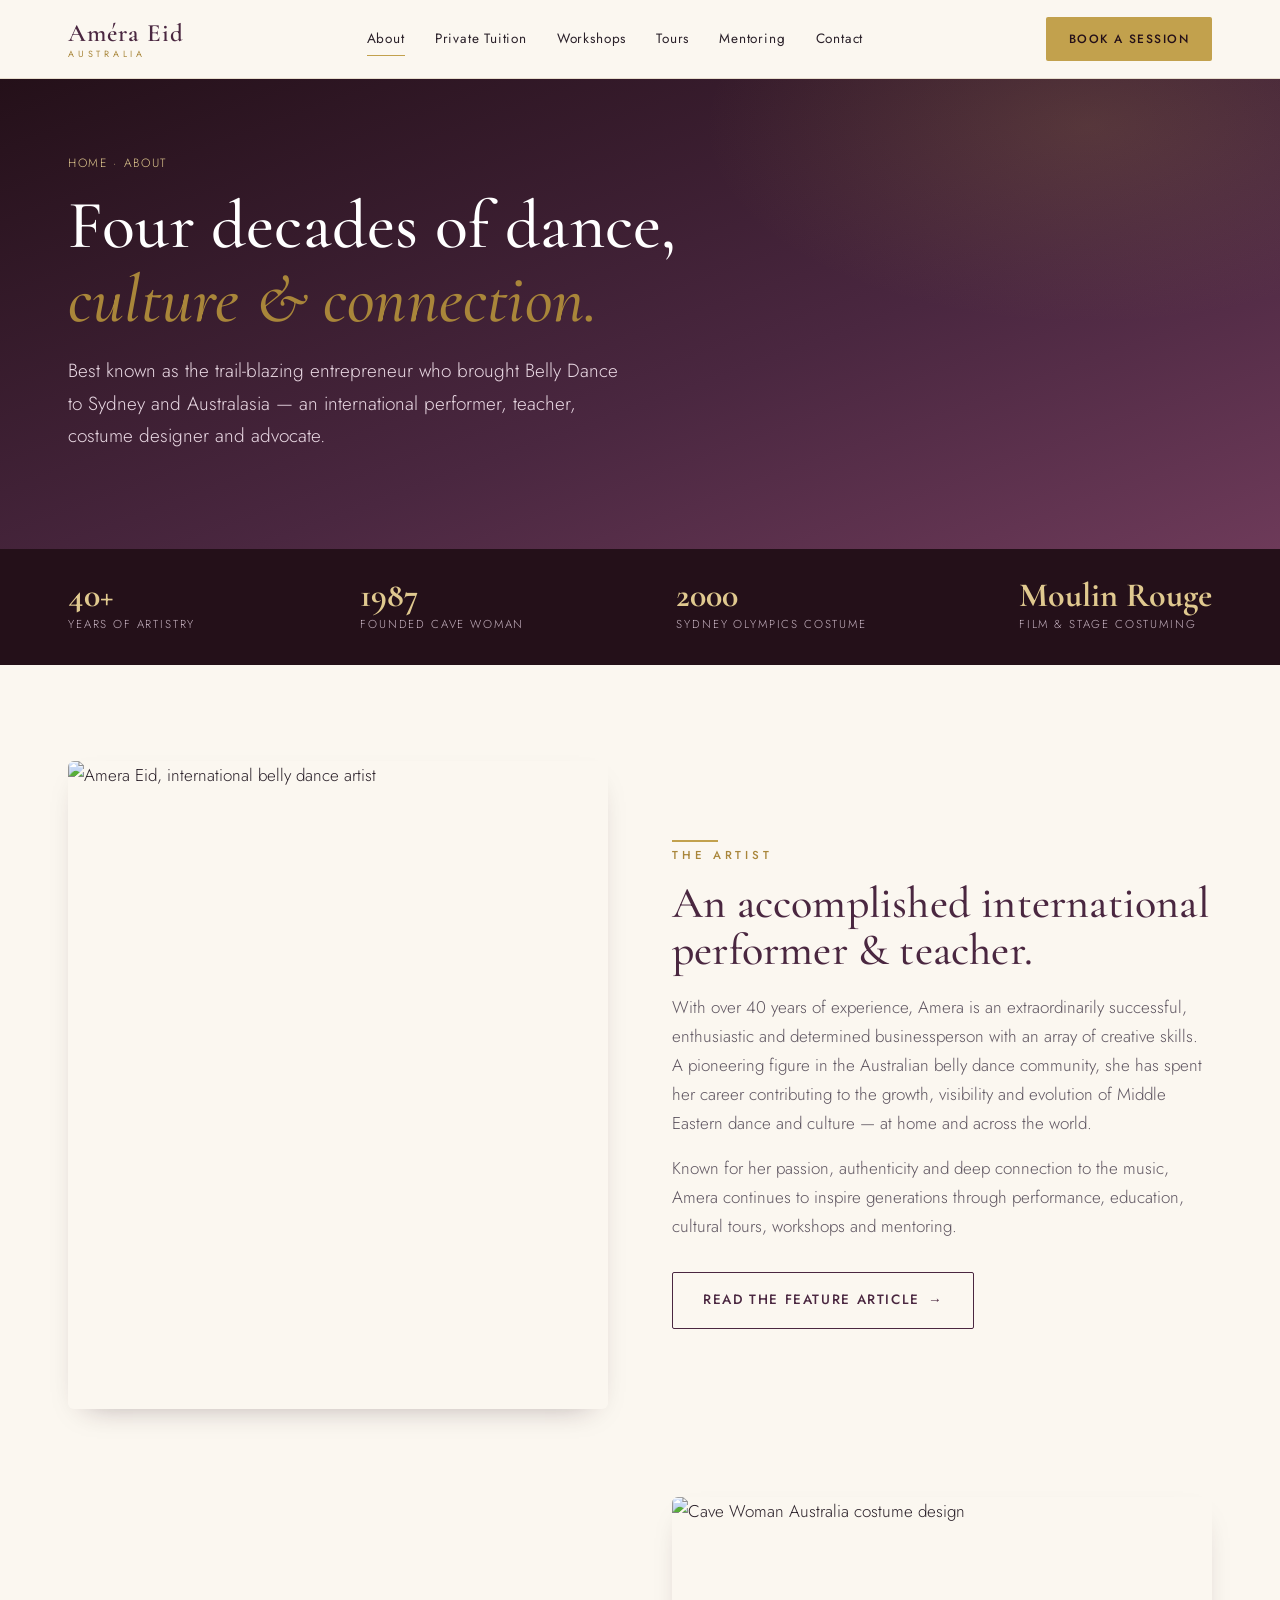
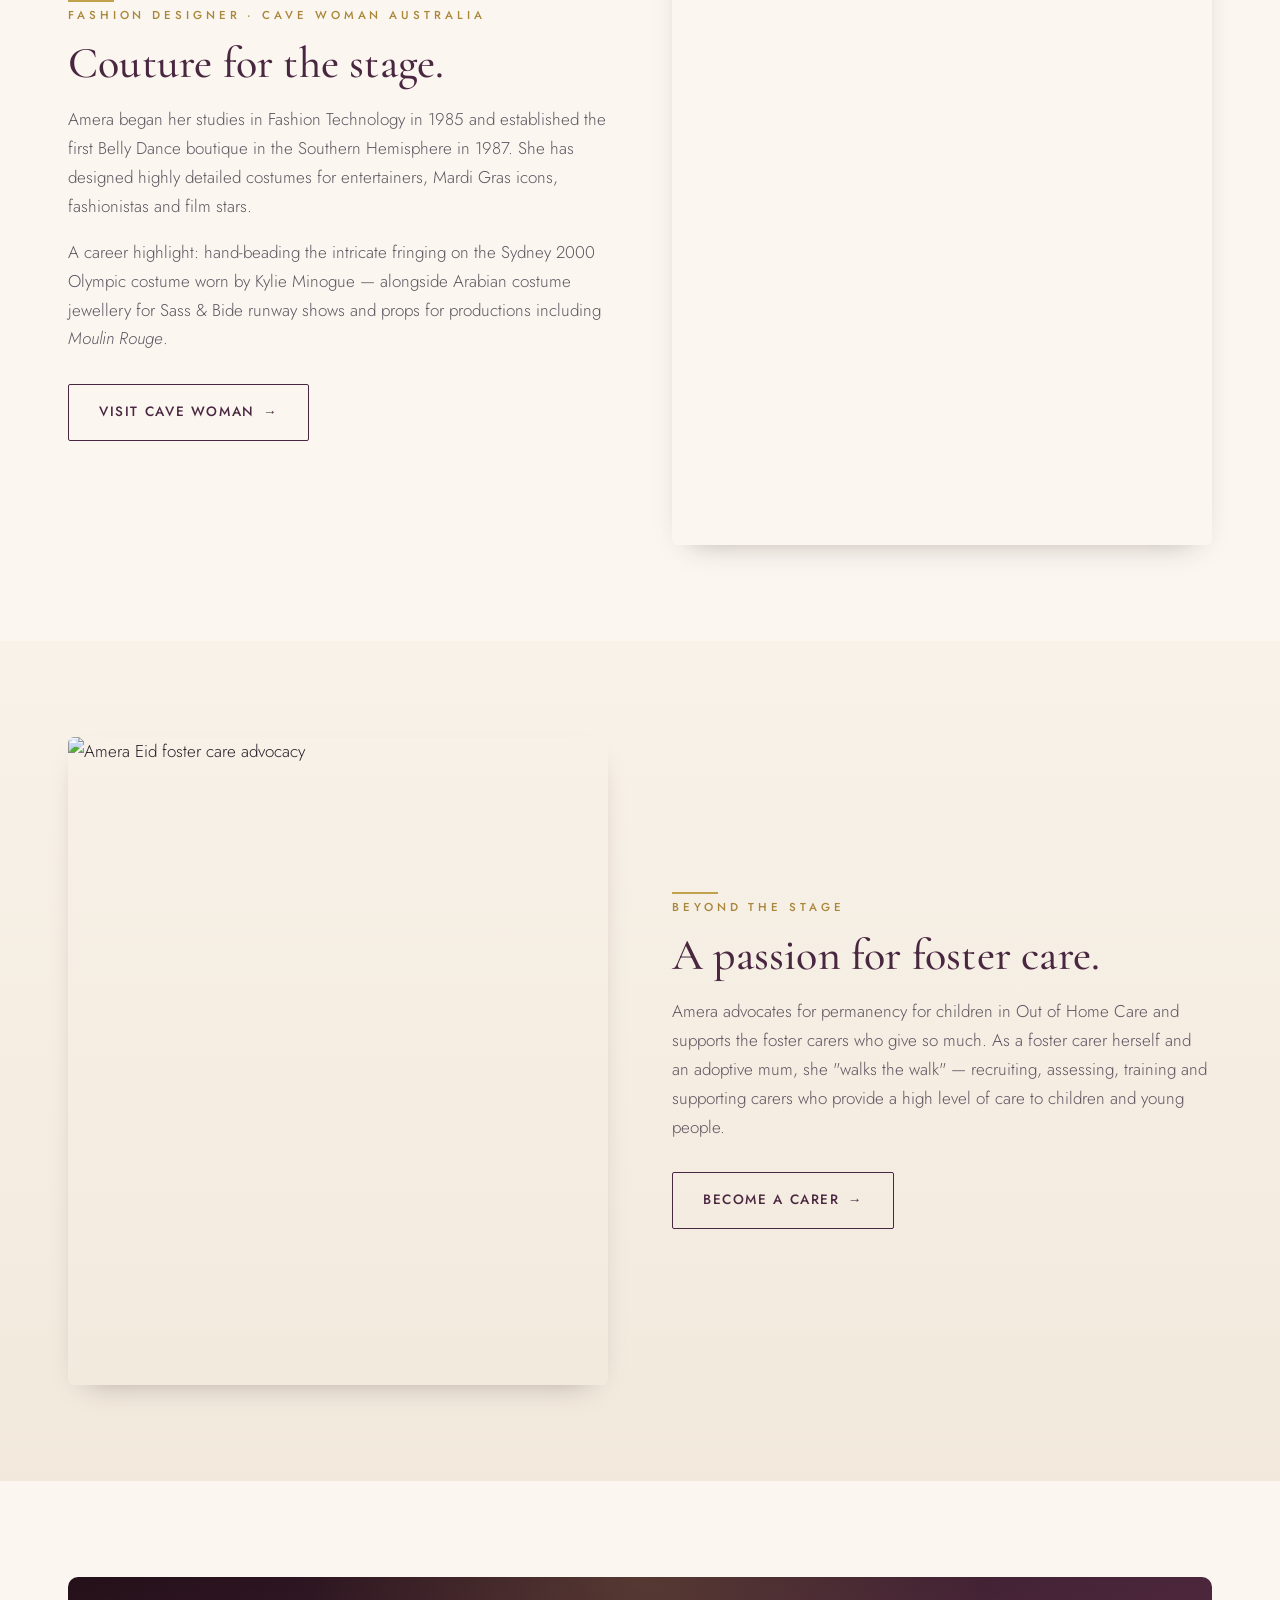
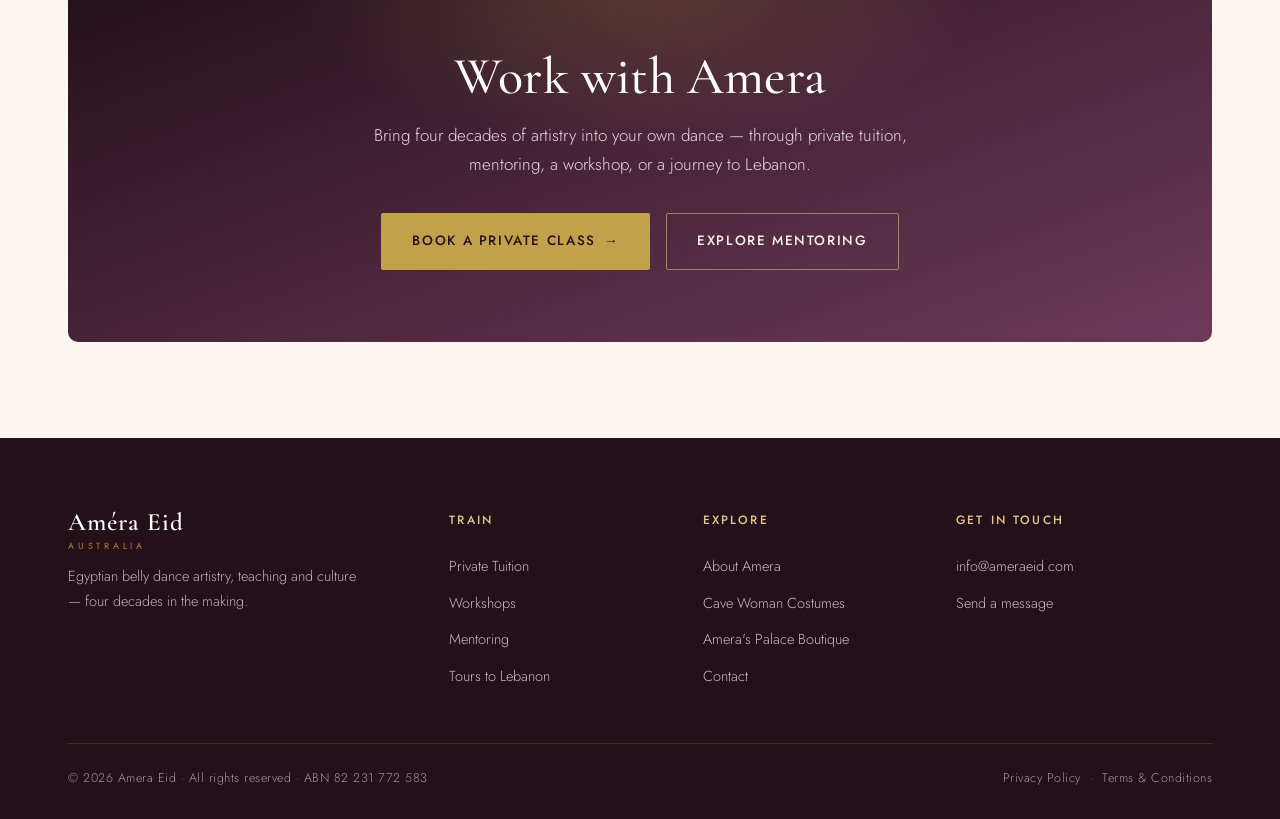
==== about.html @ 348b6bc2 "Amera Eid website redesign + CRO audit Conversion-focused 7-page redesign of ameraeid.com with booka" ====
<!DOCTYPE html>
<html lang="en">
<head>
<meta charset="utf-8">
<meta name="viewport" content="width=device-width, initial-scale=1">
<title>About Amera Eid — A Pioneer of Belly Dance in Australia</title>
<meta name="description" content="Trail-blazing artist, teacher, costume designer and foster-care advocate. Over 40 years bringing Egyptian belly dance and Middle Eastern culture to Australia.">
<link rel="stylesheet" href="styles.css">
</head>
<body>

<header class="site-header">
  <div class="wrap nav">
    <a class="brand" href="index.html">Améra Eid<small>Australia</small></a>
    <nav class="nav-links" id="menu">
      <a href="about.html" class="active">About</a>
      <a href="classes.html">Private Tuition</a>
      <a href="workshops.html">Workshops</a>
      <a href="tours.html">Tours</a>
      <a href="mentoring.html">Mentoring</a>
      <a href="contact.html">Contact</a>
    </nav>
    <a href="contact.html" class="btn btn-gold nav-cta">Book a session</a>
    <button class="nav-toggle" aria-label="Menu" onclick="document.getElementById('menu').classList.toggle('open')"><span></span><span></span><span></span></button>
  </div>
</header>

<section class="phero">
  <div class="wrap">
    <div class="crumbs reveal d1">Home · About</div>
    <h1 class="reveal d2">Four decades of dance, <span class="serif-i">culture &amp; connection.</span></h1>
    <p class="reveal d3">Best known as the trail-blazing entrepreneur who brought Belly Dance to Sydney and Australasia — an international performer, teacher, costume designer and advocate.</p>
  </div>
</section>

<!-- stat strip -->
<div class="proofbar">
  <div class="wrap">
    <div class="proof"><b>40+</b><span>Years of artistry</span></div>
    <div class="proof"><b>1987</b><span>Founded Cave Woman</span></div>
    <div class="proof"><b>2000</b><span>Sydney Olympics costume</span></div>
    <div class="proof"><b>Moulin Rouge</b><span>Film &amp; stage costuming</span></div>
  </div>
</div>

<section class="sec">
  <div class="wrap">
    <div class="edrow">
      <div class="edmedia"><img src="https://ameraeid.com/cdn/shop/files/amera_pic_3_1500x.jpg?v=1644039773" alt="Amera Eid, international belly dance artist"></div>
      <div>
        <div class="divider"></div>
        <div class="eyebrow">The artist</div>
        <h2>An accomplished international performer &amp; teacher.</h2>
        <p>With over 40 years of experience, Amera is an extraordinarily successful, enthusiastic and determined businessperson with an array of creative skills. A pioneering figure in the Australian belly dance community, she has spent her career contributing to the growth, visibility and evolution of Middle Eastern dance and culture — at home and across the world.</p>
        <p>Known for her passion, authenticity and deep connection to the music, Amera continues to inspire generations through performance, education, cultural tours, workshops and mentoring.</p>
        <a href="https://cdn.shopify.com/s/files/1/0571/1272/3594/files/AMERA_BELLYDANCE_OASIS_e0c4a808-638d-4e70-8438-da9303b54beb.pdf?v=1705468644" class="btn btn-outline mt-s">Read the feature article <span class="arr">→</span></a>
      </div>
    </div>

    <div class="edrow flip" style="margin-top:88px;">
      <div class="edmedia"><img src="https://ameraeid.com/cdn/shop/files/fashion_designer_image_with_text_1500x.png?v=1644476810" alt="Cave Woman Australia costume design"></div>
      <div>
        <div class="divider"></div>
        <div class="eyebrow">Fashion designer · Cave Woman Australia</div>
        <h2>Couture for the stage.</h2>
        <p>Amera began her studies in Fashion Technology in 1985 and established the first Belly Dance boutique in the Southern Hemisphere in 1987. She has designed highly detailed costumes for entertainers, Mardi Gras icons, fashionistas and film stars.</p>
        <p>A career highlight: hand-beading the intricate fringing on the Sydney 2000 Olympic costume worn by Kylie Minogue — alongside Arabian costume jewellery for Sass &amp; Bide runway shows and props for productions including <em>Moulin Rouge</em>.</p>
        <a href="https://cavewoman.com.au/" class="btn btn-outline mt-s">Visit Cave Woman <span class="arr">→</span></a>
      </div>
    </div>
  </div>
</section>

<section class="sec bg-cream">
  <div class="wrap">
    <div class="edrow">
      <div class="edmedia"><img src="https://ameraeid.com/cdn/shop/files/amera_pic_foster_care_section_1500x.png?v=1644035953" alt="Amera Eid foster care advocacy"></div>
      <div>
        <div class="divider"></div>
        <div class="eyebrow">Beyond the stage</div>
        <h2>A passion for foster care.</h2>
        <p>Amera advocates for permanency for children in Out of Home Care and supports the foster carers who give so much. As a foster carer herself and an adoptive mum, she "walks the walk" — recruiting, assessing, training and supporting carers who provide a high level of care to children and young people.</p>
        <a href="https://www.myforeverfamily.org.au/become-a-carer/" class="btn btn-outline mt-s">Become a carer <span class="arr">→</span></a>
      </div>
    </div>
  </div>
</section>

<section class="sec">
  <div class="wrap">
    <div class="ctaband">
      <h2>Work with Amera</h2>
      <p>Bring four decades of artistry into your own dance — through private tuition, mentoring, a workshop, or a journey to Lebanon.</p>
      <div class="hero-actions" style="justify-content:center;">
        <a href="classes.html" class="btn btn-gold">Book a private class <span class="arr">→</span></a>
        <a href="mentoring.html" class="btn btn-outline-light">Explore mentoring</a>
      </div>
    </div>
  </div>
</section>

<footer class="site-footer">
  <div class="wrap">
    <div class="foot-grid">
      <div>
        <a class="brand" href="index.html">Améra Eid<small>Australia</small></a>
        <p class="mt-s">Egyptian belly dance artistry, teaching and culture — four decades in the making.</p>
      </div>
      <div class="foot-col"><h5>Train</h5><a href="classes.html">Private Tuition</a><a href="workshops.html">Workshops</a><a href="mentoring.html">Mentoring</a><a href="tours.html">Tours to Lebanon</a></div>
      <div class="foot-col"><h5>Explore</h5><a href="about.html">About Amera</a><a href="https://cavewoman.com.au/">Cave Woman Costumes</a><a href="https://ameraspalace.com.au/">Amera's Palace Boutique</a><a href="contact.html">Contact</a></div>
      <div class="foot-col"><h5>Get in touch</h5><a href="mailto:info@ameraeid.com">info@ameraeid.com</a><a href="contact.html">Send a message</a></div>
    </div>
    <div class="foot-bottom">
      <span>© 2026 Amera Eid · All rights reserved · ABN 82 231 772 583</span>
      <span><a href="#">Privacy Policy</a> &nbsp;·&nbsp; <a href="#">Terms &amp; Conditions</a></span>
    </div>
  </div>
</footer>

</body>
</html>
---- styles.css ----
/* ============================================================
   AMERA EID — Redesign · "Levantine Editorial"
   Cormorant Garamond (display) + Jost (body)
   ============================================================ */
@import url('https://fonts.googleapis.com/css2?family=Cormorant+Garamond:ital,wght@0,400;0,500;0,600;0,700;1,400;1,500&family=Jost:wght@300;400;500;600&display=swap');

:root{
  --plum-900:#241019;
  --plum-800:#321a28;
  --plum-700:#43213440;
  --plum:#4a2740;
  --wine:#6d3a59;
  --gold:#c2a14d;
  --gold-light:#e0c98f;
  --gold-deep:#a9863a;
  --sage:#84988c;
  --cream:#f8f2e9;
  --cream-2:#f2e9dc;
  --parchment:#fbf7f0;
  --ink:#2a2029;
  --muted:#7a6f76;
  --line:#e6dccd;
  --white:#ffffff;
  --shadow:0 24px 60px -28px rgba(42,18,33,.45);
  --shadow-sm:0 12px 30px -18px rgba(42,18,33,.4);
  --maxw:1200px;
  --ease:cubic-bezier(.22,.61,.36,1);
}

*{box-sizing:border-box;}
html{scroll-behavior:smooth;}
body{
  margin:0;
  font-family:"Jost",system-ui,sans-serif;
  color:var(--ink);
  background:var(--parchment);
  font-size:17px;
  line-height:1.7;
  font-weight:300;
  -webkit-font-smoothing:antialiased;
  overflow-x:hidden;
}
img{max-width:100%;display:block;}
a{color:inherit;text-decoration:none;}

h1,h2,h3,h4{font-family:"Cormorant Garamond",serif;font-weight:500;line-height:1.08;margin:0;letter-spacing:.2px;}
.serif-i{font-style:italic;color:var(--gold-deep);}

.wrap{max-width:var(--maxw);margin:0 auto;padding:0 28px;}
.eyebrow{
  font-family:"Jost",sans-serif;font-weight:500;text-transform:uppercase;
  letter-spacing:.34em;font-size:11.5px;color:var(--gold-deep);
}
.eyebrow.light{color:var(--gold-light);}
.lead{font-size:19px;color:var(--muted);font-weight:300;}

/* buttons */
.btn{
  display:inline-flex;align-items:center;gap:.6em;cursor:pointer;
  font-family:"Jost",sans-serif;font-weight:500;font-size:13.5px;letter-spacing:.12em;
  text-transform:uppercase;padding:16px 30px;border-radius:2px;border:1px solid transparent;
  transition:all .3s var(--ease);
}
.btn .arr{transition:transform .3s var(--ease);}
.btn:hover .arr{transform:translateX(4px);}
.btn-gold{background:var(--gold);color:var(--plum-900);}
.btn-gold:hover{background:var(--gold-light);box-shadow:0 14px 30px -14px rgba(194,161,77,.7);}
.btn-outline{border-color:var(--plum);color:var(--plum);}
.btn-outline:hover{background:var(--plum);color:var(--cream);}
.btn-outline-light{border-color:rgba(224,201,143,.55);color:var(--cream);}
.btn-outline-light:hover{background:var(--gold);color:var(--plum-900);border-color:var(--gold);}
.btn-ghost{color:var(--plum);padding-left:0;padding-right:0;}
.btn-ghost:hover{color:var(--gold-deep);}

/* ---------- HEADER ---------- */
.site-header{
  position:sticky;top:0;z-index:50;
  background:rgba(251,247,240,.86);backdrop-filter:blur(12px);
  border-bottom:1px solid var(--line);
}
.nav{display:flex;align-items:center;justify-content:space-between;height:78px;}
.brand{font-family:"Cormorant Garamond",serif;font-weight:600;font-size:25px;letter-spacing:1px;color:var(--plum);line-height:1;}
.brand small{display:block;font-family:"Jost",sans-serif;font-size:9px;letter-spacing:.42em;font-weight:400;color:var(--gold-deep);margin-top:3px;text-transform:uppercase;}
.nav-links{display:flex;gap:30px;align-items:center;}
.nav-links a{font-size:13.5px;letter-spacing:.06em;color:var(--ink);font-weight:400;position:relative;padding:6px 0;}
.nav-links a::after{content:"";position:absolute;left:0;bottom:0;height:1px;width:0;background:var(--gold);transition:width .3s var(--ease);}
.nav-links a:hover::after,.nav-links a.active::after{width:100%;}
.nav-cta{padding:11px 22px;font-size:12px;}
.nav-toggle{display:none;background:none;border:0;cursor:pointer;flex-direction:column;gap:5px;}
.nav-toggle span{width:24px;height:2px;background:var(--plum);display:block;}

/* ---------- HERO ---------- */
.hero{position:relative;background:linear-gradient(160deg,var(--plum-900),var(--plum) 55%,var(--wine));color:var(--cream);overflow:hidden;}
.hero::before{content:"";position:absolute;inset:0;background:
  radial-gradient(60% 60% at 80% 10%, rgba(194,161,77,.18), transparent 60%),
  radial-gradient(50% 50% at 0% 100%, rgba(132,152,140,.14), transparent 60%);}
.hero-inner{position:relative;display:grid;grid-template-columns:1.05fr .95fr;gap:50px;align-items:center;min-height:84vh;padding:60px 0;}
.hero-copy{max-width:560px;}
.hero h1{font-size:clamp(46px,6vw,80px);font-weight:500;margin:22px 0 24px;color:#fff;}
.hero h1 .serif-i{color:var(--gold-light);}
.hero p.lead{color:#ead9e4;font-size:20px;max-width:480px;}
.hero-actions{display:flex;gap:16px;margin-top:34px;flex-wrap:wrap;}
.hero-media{position:relative;aspect-ratio:4/5;border-radius:6px 6px 120px 6px;overflow:hidden;box-shadow:var(--shadow);}
.hero-media img{width:100%;height:100%;object-fit:cover;object-position:center top;}
.hero-media::after{content:"";position:absolute;inset:0;box-shadow:inset 0 0 0 1px rgba(224,201,143,.35);border-radius:inherit;}
.hero-badge{position:absolute;left:-26px;bottom:40px;background:var(--cream);color:var(--plum);padding:18px 22px;border-radius:4px;box-shadow:var(--shadow-sm);text-align:center;}
.hero-badge b{font-family:"Cormorant Garamond",serif;font-size:34px;display:block;line-height:1;color:var(--gold-deep);}
.hero-badge span{font-size:10.5px;letter-spacing:.2em;text-transform:uppercase;color:var(--muted);}

/* reveal animation */
.reveal{opacity:0;transform:translateY(22px);animation:rise .9s var(--ease) forwards;}
.d1{animation-delay:.05s}.d2{animation-delay:.18s}.d3{animation-delay:.31s}.d4{animation-delay:.44s}.d5{animation-delay:.57s}
@keyframes rise{to{opacity:1;transform:none;}}
@media (prefers-reduced-motion:reduce){.reveal{animation:none;opacity:1;transform:none;}}

/* ---------- PROOF BAR ---------- */
.proofbar{background:var(--plum-900);color:var(--cream);}
.proofbar .wrap{display:flex;flex-wrap:wrap;justify-content:space-between;gap:24px;padding:30px 28px;}
.proof{display:flex;flex-direction:column;gap:2px;min-width:140px;}
.proof b{font-family:"Cormorant Garamond",serif;font-size:34px;color:var(--gold-light);line-height:1;}
.proof span{font-size:11.5px;letter-spacing:.16em;text-transform:uppercase;color:#c8b4c2;}

/* ---------- SECTION ---------- */
section{position:relative;}
.sec{padding:96px 0;}
.sec-head{max-width:680px;margin-bottom:48px;}
.sec-head.center{margin-left:auto;margin-right:auto;text-align:center;}
.sec-head h2{font-size:clamp(34px,4.4vw,52px);color:var(--plum);margin:14px 0 16px;}
.divider{width:46px;height:2px;background:var(--gold);margin:0 0 4px;}
.center .divider{margin-left:auto;margin-right:auto;}

/* offer cards */
.offer-grid{display:grid;grid-template-columns:repeat(4,1fr);gap:24px;}
.offer{background:var(--white);border:1px solid var(--line);border-radius:6px;overflow:hidden;display:flex;flex-direction:column;transition:transform .35s var(--ease),box-shadow .35s var(--ease);}
.offer:hover{transform:translateY(-6px);box-shadow:var(--shadow);}
.offer .ph{aspect-ratio:4/3;overflow:hidden;}
.offer .ph img{width:100%;height:100%;object-fit:cover;transition:transform .6s var(--ease);}
.offer:hover .ph img{transform:scale(1.06);}
.offer .body{padding:24px 22px 26px;display:flex;flex-direction:column;flex:1;}
.offer h3{font-size:25px;color:var(--plum);margin-bottom:8px;}
.offer p{font-size:14.5px;color:var(--muted);flex:1;margin:0 0 16px;}
.offer .from{font-family:"Cormorant Garamond",serif;font-size:20px;color:var(--gold-deep);font-style:italic;margin-bottom:14px;}
.offer .go{font-size:12.5px;letter-spacing:.14em;text-transform:uppercase;color:var(--plum);font-weight:500;display:inline-flex;gap:.5em;align-items:center;}
.offer:hover .go{color:var(--gold-deep);}

/* editorial rows */
.edrow{display:grid;grid-template-columns:1fr 1fr;gap:64px;align-items:center;}
.edrow.flip .edmedia{order:2;}
.edmedia{position:relative;border-radius:6px;overflow:hidden;aspect-ratio:5/6;box-shadow:var(--shadow-sm);}
.edmedia img{width:100%;height:100%;object-fit:cover;}
.edrow + .edrow{margin-top:88px;}
.edrow h2{font-size:clamp(30px,3.6vw,44px);color:var(--plum);margin:14px 0 18px;}
.edrow p{color:#5e5560;}

/* alt section bg */
.bg-cream{background:linear-gradient(180deg,var(--cream),var(--cream-2));}
.bg-plum{background:linear-gradient(160deg,var(--plum-900),var(--plum));color:var(--cream);}
.bg-plum h2{color:#fff;}
.bg-plum .lead{color:#e6d4e0;}

/* testimonials */
.tgrid{display:grid;grid-template-columns:repeat(3,1fr);gap:24px;}
.tcard{background:var(--white);border:1px solid var(--line);border-radius:6px;padding:30px 28px;position:relative;}
.bg-plum .tcard{background:rgba(255,255,255,.04);border-color:rgba(224,201,143,.22);}
.tcard .stars{color:var(--gold);letter-spacing:3px;font-size:14px;margin-bottom:14px;}
.tcard q{font-family:"Cormorant Garamond",serif;font-style:italic;font-size:22px;line-height:1.4;color:var(--plum);display:block;margin-bottom:18px;}
.bg-plum .tcard q{color:#f3e7ef;}
.tcard .who{font-size:13px;letter-spacing:.06em;color:var(--muted);text-transform:uppercase;}
.bg-plum .tcard .who{color:var(--gold-light);}

/* packages / pricing */
.pkgs{display:grid;grid-template-columns:repeat(3,1fr);gap:26px;align-items:stretch;}
.pkg{background:var(--white);border:1px solid var(--line);border-radius:8px;padding:38px 32px;display:flex;flex-direction:column;position:relative;transition:transform .3s var(--ease);}
.pkg:hover{transform:translateY(-5px);box-shadow:var(--shadow);}
.pkg.feat{background:linear-gradient(165deg,var(--plum),var(--wine));color:var(--cream);border-color:var(--gold);}
.pkg.feat h3,.pkg.feat .price{color:#fff;}
.pkg .tag{position:absolute;top:-12px;left:32px;background:var(--gold);color:var(--plum-900);font-size:11px;letter-spacing:.16em;text-transform:uppercase;font-weight:600;padding:5px 14px;border-radius:20px;}
.pkg h3{font-size:28px;color:var(--plum);margin-bottom:6px;}
.pkg .price{font-family:"Cormorant Garamond",serif;font-size:48px;color:var(--plum);line-height:1;margin:8px 0 4px;}
.pkg .price small{font-family:"Jost";font-size:14px;color:var(--muted);font-weight:300;}
.pkg.feat .price small{color:#d9c2d3;}
.pkg .per{font-size:13px;color:var(--muted);margin-bottom:22px;}
.pkg.feat .per{color:#d9c2d3;}
.pkg ul{list-style:none;padding:0;margin:0 0 28px;flex:1;}
.pkg li{font-size:14.5px;padding:9px 0 9px 28px;position:relative;border-bottom:1px solid var(--line);}
.pkg.feat li{border-color:rgba(224,201,143,.2);}
.pkg li::before{content:"";position:absolute;left:0;top:15px;width:13px;height:7px;border-left:2px solid var(--gold-deep);border-bottom:2px solid var(--gold-deep);transform:rotate(-45deg);}
.pkg.feat li::before{border-color:var(--gold-light);}
.pkg .btn{justify-content:center;width:100%;}

/* schedule list */
.sched{display:flex;flex-direction:column;gap:0;border-top:1px solid var(--line);}
.srow{display:grid;grid-template-columns:130px 1fr auto auto;gap:24px;align-items:center;padding:24px 6px;border-bottom:1px solid var(--line);transition:background .25s;}
.srow:hover{background:var(--white);}
.srow .date{text-align:center;}
.srow .date b{font-family:"Cormorant Garamond",serif;font-size:34px;color:var(--gold-deep);display:block;line-height:1;}
.srow .date span{font-size:12px;letter-spacing:.14em;text-transform:uppercase;color:var(--muted);}
.srow h4{font-family:"Cormorant Garamond",serif;font-size:25px;color:var(--plum);}
.srow .meta{font-size:13.5px;color:var(--muted);}
.srow .pr{font-family:"Cormorant Garamond",serif;font-style:italic;font-size:22px;color:var(--plum);}

/* topic grid */
.topics{display:grid;grid-template-columns:repeat(3,1fr);gap:20px;}
.topic{background:var(--white);border:1px solid var(--line);border-radius:6px;padding:24px 22px;transition:border-color .25s,transform .25s var(--ease);}
.topic:hover{border-color:var(--gold);transform:translateY(-3px);}
.topic .lvl{font-size:10.5px;letter-spacing:.14em;text-transform:uppercase;color:var(--gold-deep);font-weight:500;}
.topic h4{font-size:23px;color:var(--plum);margin:8px 0 8px;}
.topic p{font-size:13.5px;color:var(--muted);margin:0;}
.cat-label{grid-column:1/-1;font-family:"Jost";font-weight:500;letter-spacing:.2em;text-transform:uppercase;font-size:12px;color:var(--gold-deep);border-bottom:1px solid var(--line);padding-bottom:10px;margin-top:14px;}
.cat-label:first-child{margin-top:0;}

/* itinerary */
.itin{display:flex;flex-direction:column;gap:0;}
.day{display:grid;grid-template-columns:90px 1fr;gap:28px;padding:26px 0;border-bottom:1px solid var(--line);}
.day .num{font-family:"Cormorant Garamond",serif;font-size:18px;color:var(--gold-deep);letter-spacing:.1em;text-transform:uppercase;border-right:1px solid var(--line);padding-right:8px;}
.day h4{font-size:25px;color:var(--plum);margin-bottom:6px;}
.day p{font-size:15px;color:var(--muted);margin:0;}

/* incl grid */
.incl{display:grid;grid-template-columns:repeat(3,1fr);gap:18px;}
.inclitem{display:flex;gap:12px;align-items:flex-start;font-size:15px;}
.inclitem svg{flex:none;margin-top:3px;}

/* gallery */
.gallery{display:grid;grid-template-columns:repeat(4,1fr);gap:14px;}
.gallery .g{border-radius:5px;overflow:hidden;aspect-ratio:1;}
.gallery .g.tall{grid-row:span 2;aspect-ratio:auto;}
.gallery img{width:100%;height:100%;object-fit:cover;transition:transform .6s var(--ease);}
.gallery .g:hover img{transform:scale(1.07);}

/* FAQ */
.faq{max-width:760px;margin:0 auto;}
.faq details{border-bottom:1px solid var(--line);padding:18px 0;}
.faq summary{font-family:"Cormorant Garamond",serif;font-size:23px;color:var(--plum);cursor:pointer;list-style:none;display:flex;justify-content:space-between;align-items:center;gap:20px;}
.faq summary::-webkit-details-marker{display:none;}
.faq summary::after{content:"+";font-family:"Jost";font-size:24px;color:var(--gold-deep);font-weight:300;transition:transform .3s;}
.faq details[open] summary::after{transform:rotate(45deg);}
.faq p{margin:14px 0 4px;color:var(--muted);font-size:15.5px;}

/* CTA band */
.ctaband{background:linear-gradient(160deg,var(--plum-900),var(--wine));color:var(--cream);text-align:center;border-radius:10px;padding:72px 40px;position:relative;overflow:hidden;}
.ctaband::before{content:"";position:absolute;inset:0;background:radial-gradient(50% 80% at 50% 0%,rgba(194,161,77,.22),transparent 60%);}
.ctaband h2{position:relative;font-size:clamp(34px,4.4vw,52px);color:#fff;margin-bottom:16px;}
.ctaband p{position:relative;color:#e9d8e3;max-width:540px;margin:0 auto 30px;}
.ctaband .btn{position:relative;}

/* contact form */
.formcard{background:var(--white);border:1px solid var(--line);border-radius:8px;padding:42px;box-shadow:var(--shadow-sm);}
.field{margin-bottom:20px;}
.field label{display:block;font-size:12px;letter-spacing:.12em;text-transform:uppercase;color:var(--plum);margin-bottom:8px;font-weight:500;}
.field input,.field textarea,.field select{
  width:100%;border:1px solid var(--line);background:var(--parchment);border-radius:4px;
  padding:14px 16px;font-family:"Jost";font-size:15px;color:var(--ink);transition:border-color .25s,box-shadow .25s;
}
.field input:focus,.field textarea:focus,.field select:focus{outline:none;border-color:var(--gold);box-shadow:0 0 0 3px rgba(194,161,77,.16);}
.field textarea{min-height:130px;resize:vertical;}
.field .opt{color:var(--muted);text-transform:none;letter-spacing:0;font-size:11px;}
.two{display:grid;grid-template-columns:1fr 1fr;gap:18px;}
.reply-note{display:flex;align-items:center;gap:10px;font-size:13.5px;color:var(--muted);margin-top:6px;}
.reply-note svg{flex:none;}

/* contact aside */
.contact-aside h3{font-size:30px;color:var(--plum);margin-bottom:8px;}
.contact-aside .ci{display:flex;gap:14px;align-items:flex-start;padding:18px 0;border-bottom:1px solid var(--line);}
.contact-aside .ci b{display:block;font-family:"Jost";font-weight:500;font-size:13px;letter-spacing:.1em;text-transform:uppercase;color:var(--plum);margin-bottom:2px;}
.contact-aside .ci span{color:var(--muted);font-size:15px;}
.socials{display:flex;gap:14px;margin-top:22px;}
.socials a{width:44px;height:44px;border:1px solid var(--line);border-radius:50%;display:flex;align-items:center;justify-content:center;color:var(--plum);transition:all .25s;}
.socials a:hover{background:var(--plum);color:var(--cream);border-color:var(--plum);}

/* page hero (interior) */
.phero{background:linear-gradient(160deg,var(--plum-900),var(--plum) 60%,var(--wine));color:var(--cream);padding:74px 0 78px;position:relative;overflow:hidden;}
.phero::before{content:"";position:absolute;inset:0;background:radial-gradient(50% 70% at 85% 10%,rgba(194,161,77,.16),transparent 60%);}
.phero .wrap{position:relative;}
.phero h1{font-size:clamp(40px,5.4vw,68px);color:#fff;margin:16px 0 18px;max-width:760px;}
.phero p{color:#e9d8e3;max-width:560px;font-size:19px;}
.phero .hero-actions{margin-top:30px;display:flex;gap:14px;flex-wrap:wrap;}
.crumbs{font-size:12px;letter-spacing:.14em;text-transform:uppercase;color:var(--gold-light);}

/* footer */
.site-footer{background:var(--plum-900);color:#d8c8d2;padding:72px 0 30px;}
.foot-grid{display:grid;grid-template-columns:1.6fr 1fr 1fr 1.2fr;gap:40px;}
.site-footer .brand{color:#fff;}
.site-footer p{font-size:14.5px;color:#c2afbd;max-width:300px;}
.foot-col h5{font-family:"Jost";font-weight:500;font-size:12px;letter-spacing:.18em;text-transform:uppercase;color:var(--gold-light);margin:0 0 18px;}
.foot-col a{display:block;font-size:14.5px;color:#cbb9c6;padding:6px 0;transition:color .2s;}
.foot-col a:hover{color:#fff;}
.foot-bottom{border-top:1px solid rgba(224,201,143,.16);margin-top:48px;padding-top:24px;display:flex;justify-content:space-between;flex-wrap:wrap;gap:12px;font-size:12.5px;color:#a895a4;letter-spacing:.04em;}
.foot-socials{display:flex;gap:14px;}
.foot-socials a{color:#cbb9c6;}
.foot-socials a:hover{color:var(--gold-light);}

/* utilities */
.center-t{text-align:center;}
.mt-s{margin-top:14px;}
.mt-m{margin-top:28px;}
.mt-l{margin-top:48px;}

/* ---------- RESPONSIVE ---------- */
@media (max-width:980px){
  .hero-inner{grid-template-columns:1fr;min-height:auto;gap:38px;padding:48px 0 60px;}
  .hero-media{max-width:440px;}
  .edrow{grid-template-columns:1fr;gap:34px;}
  .edrow.flip .edmedia{order:0;}
  .offer-grid{grid-template-columns:repeat(2,1fr);}
  .tgrid,.pkgs,.topics,.incl{grid-template-columns:1fr;}
  .gallery{grid-template-columns:repeat(2,1fr);}
  .foot-grid{grid-template-columns:1fr 1fr;}
}
@media (max-width:640px){
  body{font-size:16px;}
  .nav-links{
    position:absolute;top:78px;left:0;right:0;background:var(--parchment);
    flex-direction:column;gap:0;padding:10px 0;border-bottom:1px solid var(--line);
    display:none;
  }
  .nav-links.open{display:flex;}
  .nav-links a{padding:14px 28px;width:100%;}
  .nav-toggle{display:flex;}
  .nav-cta{display:none;}
  .offer-grid{grid-template-columns:1fr;}
  .srow{grid-template-columns:80px 1fr;gap:14px;}
  .srow .pr,.srow .btn{grid-column:2;justify-self:start;}
  .two{grid-template-columns:1fr;}
  .sec{padding:64px 0;}
  .ctaband{padding:54px 24px;}
  .formcard{padding:28px;}
}
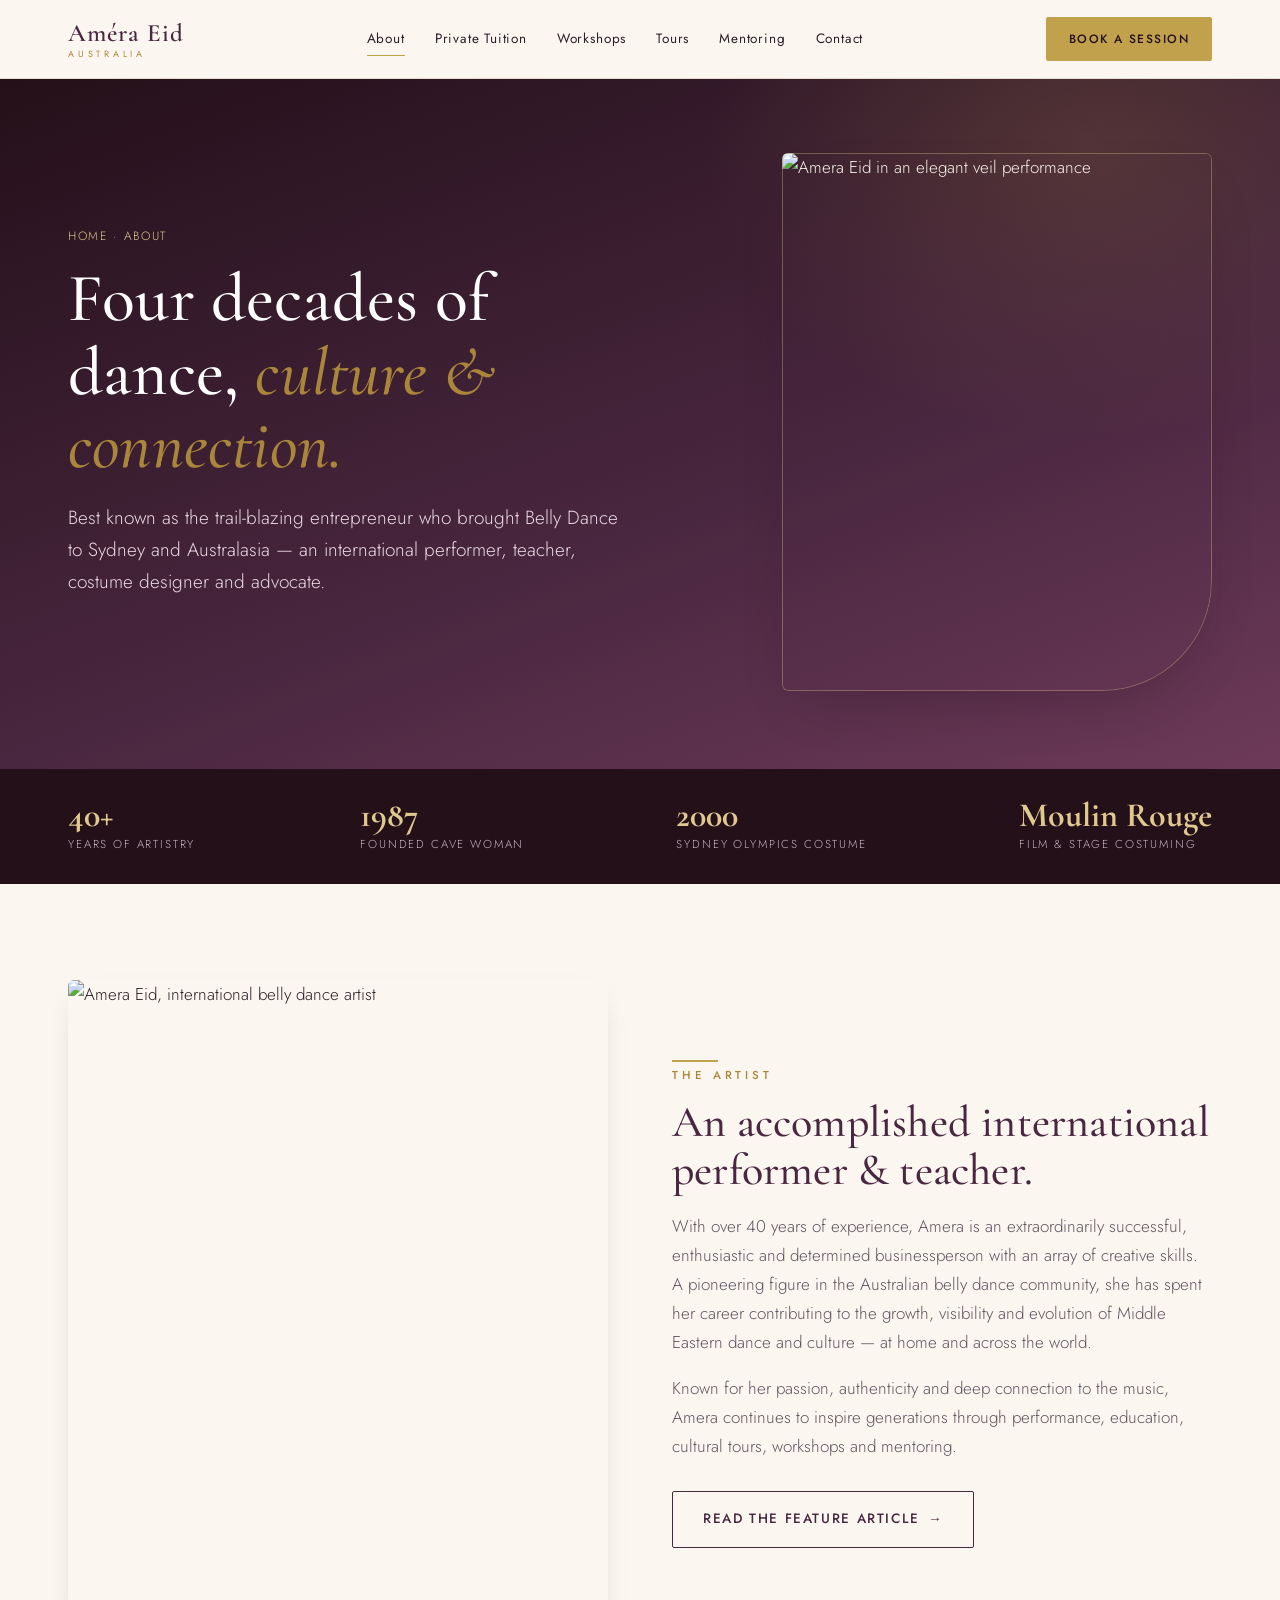
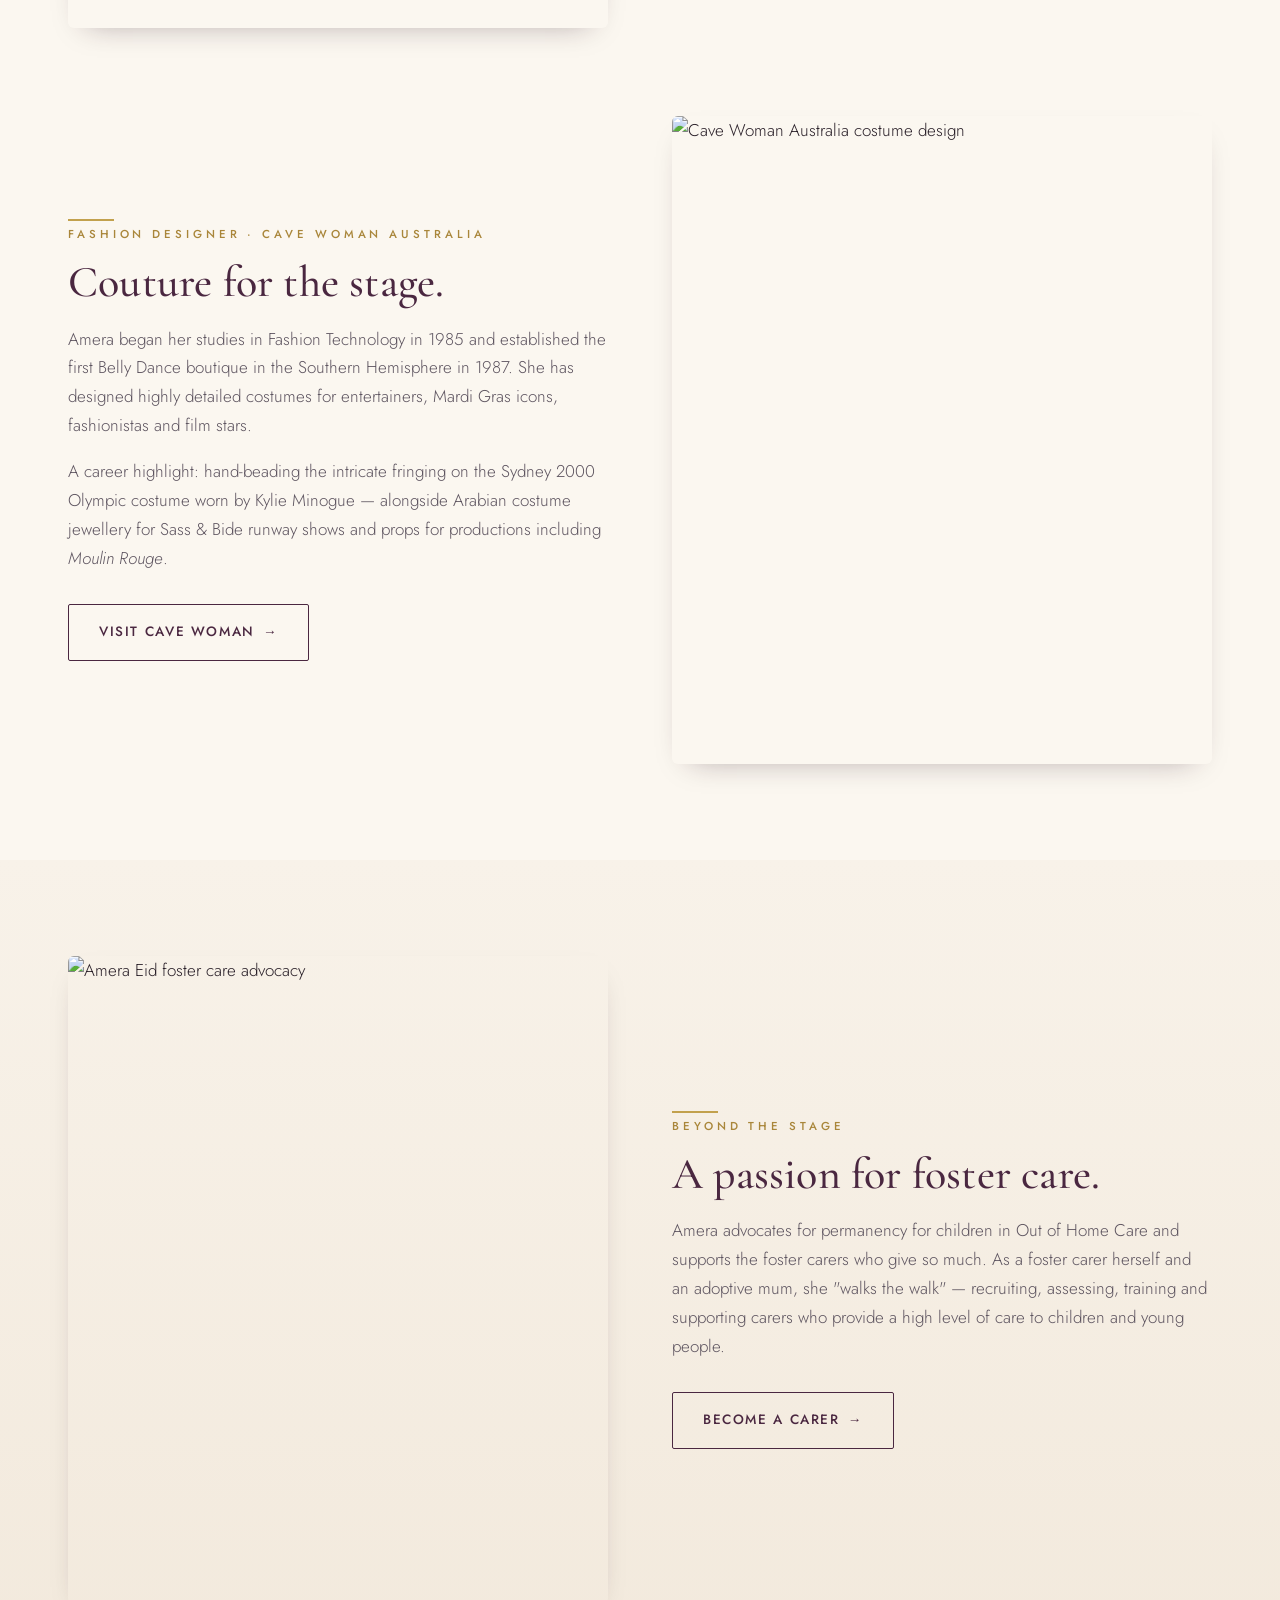
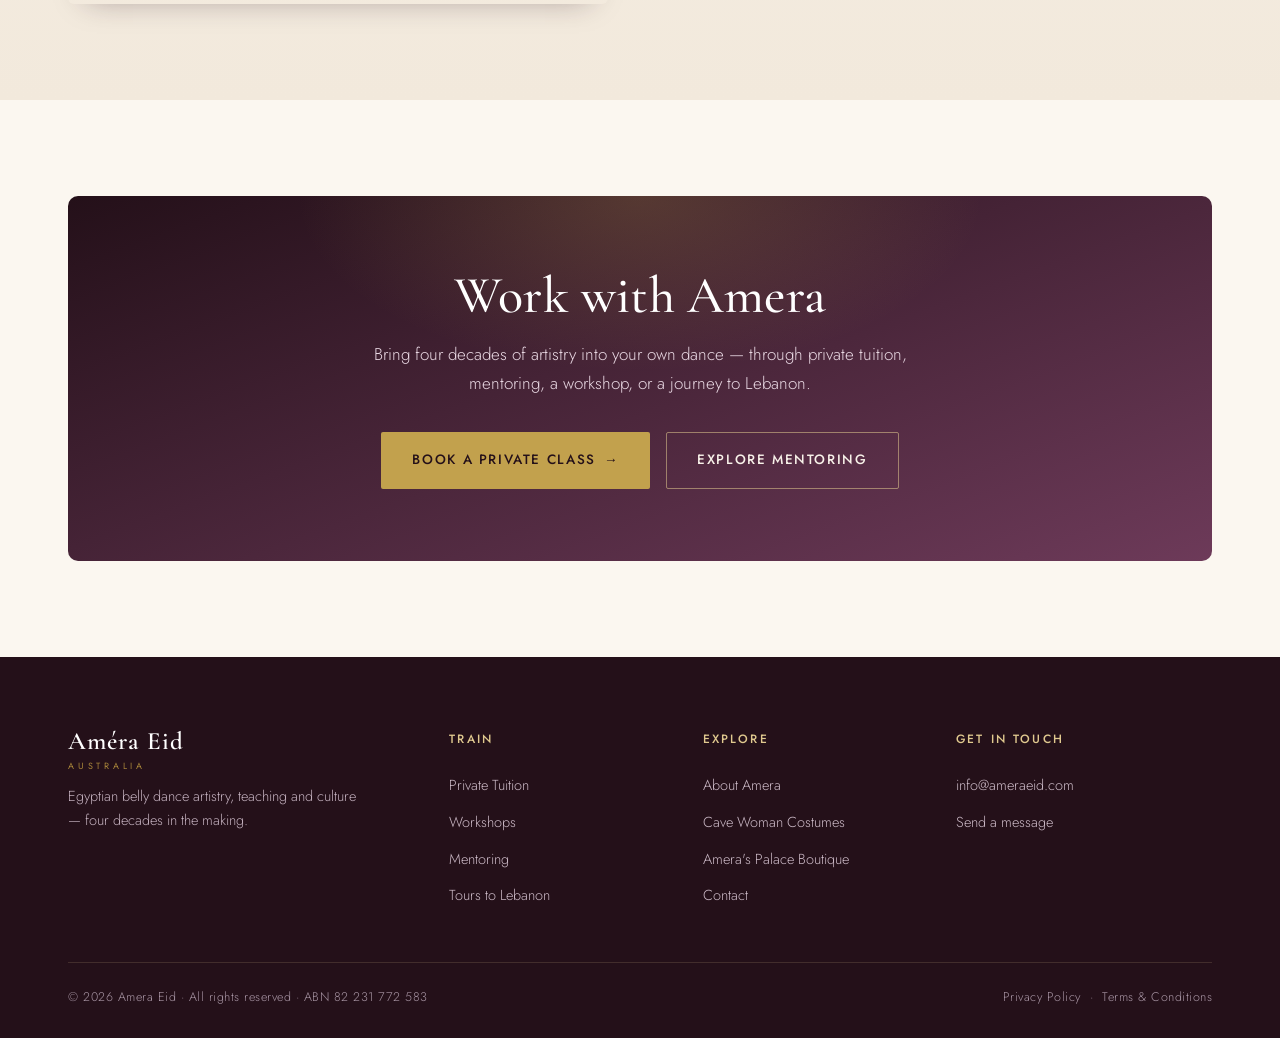
==== commit 3fa9c018: "Add hero images to interior pages; fix cropped studios image - About, Private Tuition, Workshops, Me" ====
--- a/about.html
+++ b/about.html
@@ -26,10 +26,13 @@
 </header>
 
 <section class="phero">
-  <div class="wrap">
-    <div class="crumbs reveal d1">Home · About</div>
-    <h1 class="reveal d2">Four decades of dance, <span class="serif-i">culture &amp; connection.</span></h1>
-    <p class="reveal d3">Best known as the trail-blazing entrepreneur who brought Belly Dance to Sydney and Australasia — an international performer, teacher, costume designer and advocate.</p>
+  <div class="wrap phero-grid">
+    <div class="phero-copy">
+      <div class="crumbs reveal d1">Home · About</div>
+      <h1 class="reveal d2">Four decades of dance, <span class="serif-i">culture &amp; connection.</span></h1>
+      <p class="reveal d3">Best known as the trail-blazing entrepreneur who brought Belly Dance to Sydney and Australasia — an international performer, teacher, costume designer and advocate.</p>
+    </div>
+    <div class="phero-media reveal d3"><img src="https://cdn.shopify.com/s/files/1/0571/1272/3594/files/amera11.jpg?v=1669015553" alt="Amera Eid in an elegant veil performance"></div>
   </div>
 </section>
 
--- a/styles.css
+++ b/styles.css
@@ -148,6 +148,8 @@
 .edrow.flip .edmedia{order:2;}
 .edmedia{position:relative;border-radius:6px;overflow:hidden;aspect-ratio:5/6;box-shadow:var(--shadow-sm);}
 .edmedia img{width:100%;height:100%;object-fit:cover;}
+.edmedia.poster{aspect-ratio:1.91;background:rgba(20,9,15,.55);box-shadow:none;}
+.edmedia.poster img{object-fit:contain;}
 .edrow + .edrow{margin-top:88px;}
 .edrow h2{font-size:clamp(30px,3.6vw,44px);color:var(--plum);margin:14px 0 18px;}
 .edrow p{color:#5e5560;}
@@ -274,6 +276,10 @@
 .phero .wrap{position:relative;}
 .phero h1{font-size:clamp(40px,5.4vw,68px);color:#fff;margin:16px 0 18px;max-width:760px;}
 .phero p{color:#e9d8e3;max-width:560px;font-size:19px;}
+.phero-grid{display:grid;grid-template-columns:1.08fr .92fr;gap:54px;align-items:center;}
+.phero-media{position:relative;width:100%;max-width:430px;justify-self:end;aspect-ratio:4/5;border-radius:6px 6px 110px 6px;overflow:hidden;box-shadow:var(--shadow);}
+.phero-media img{width:100%;height:100%;object-fit:cover;object-position:center top;}
+.phero-media::after{content:"";position:absolute;inset:0;box-shadow:inset 0 0 0 1px rgba(224,201,143,.35);border-radius:inherit;}
 .phero .hero-actions{margin-top:30px;display:flex;gap:14px;flex-wrap:wrap;}
 .crumbs{font-size:12px;letter-spacing:.14em;text-transform:uppercase;color:var(--gold-light);}
 
@@ -302,6 +308,8 @@
   .hero-media{max-width:440px;}
   .edrow{grid-template-columns:1fr;gap:34px;}
   .edrow.flip .edmedia{order:0;}
+  .phero-grid{grid-template-columns:1fr;gap:34px;}
+  .phero-media{max-width:360px;justify-self:start;order:2;}
   .offer-grid{grid-template-columns:repeat(2,1fr);}
   .tgrid,.pkgs,.topics,.incl{grid-template-columns:1fr;}
   .gallery{grid-template-columns:repeat(2,1fr);}
